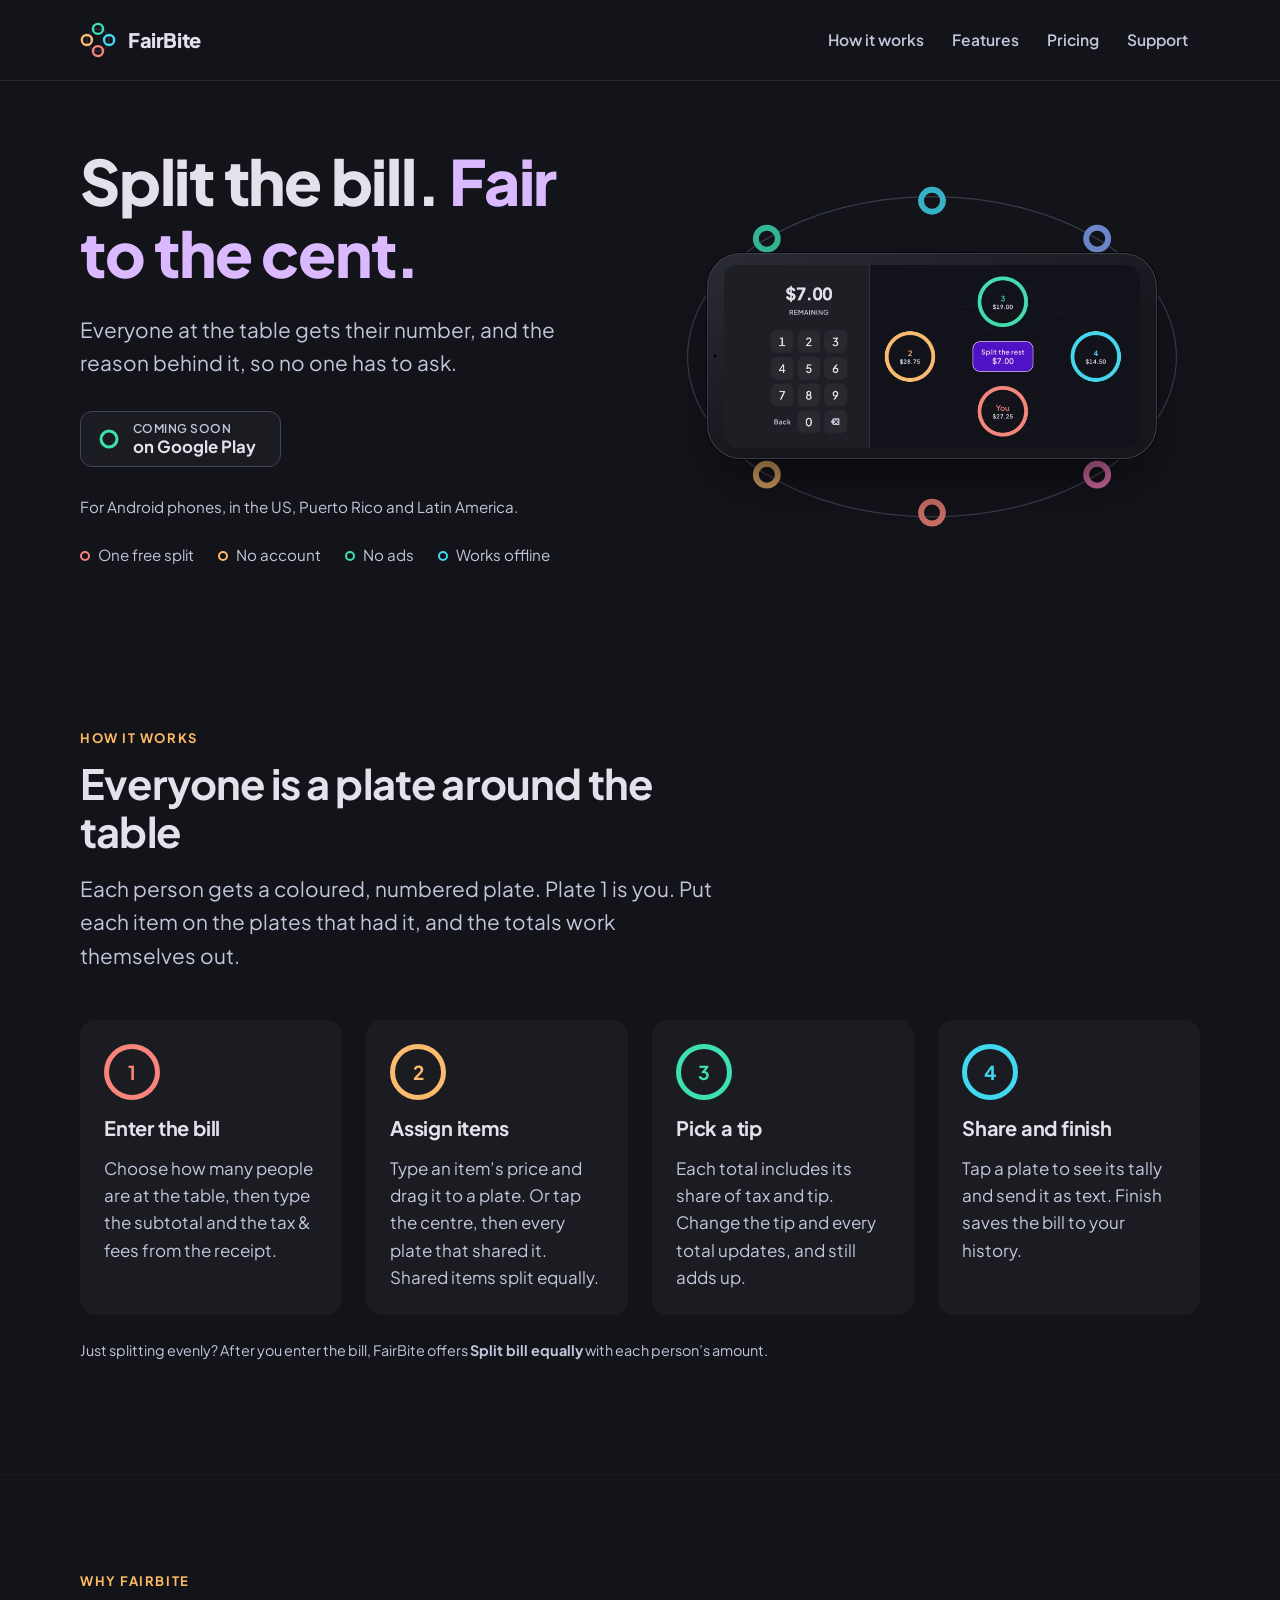
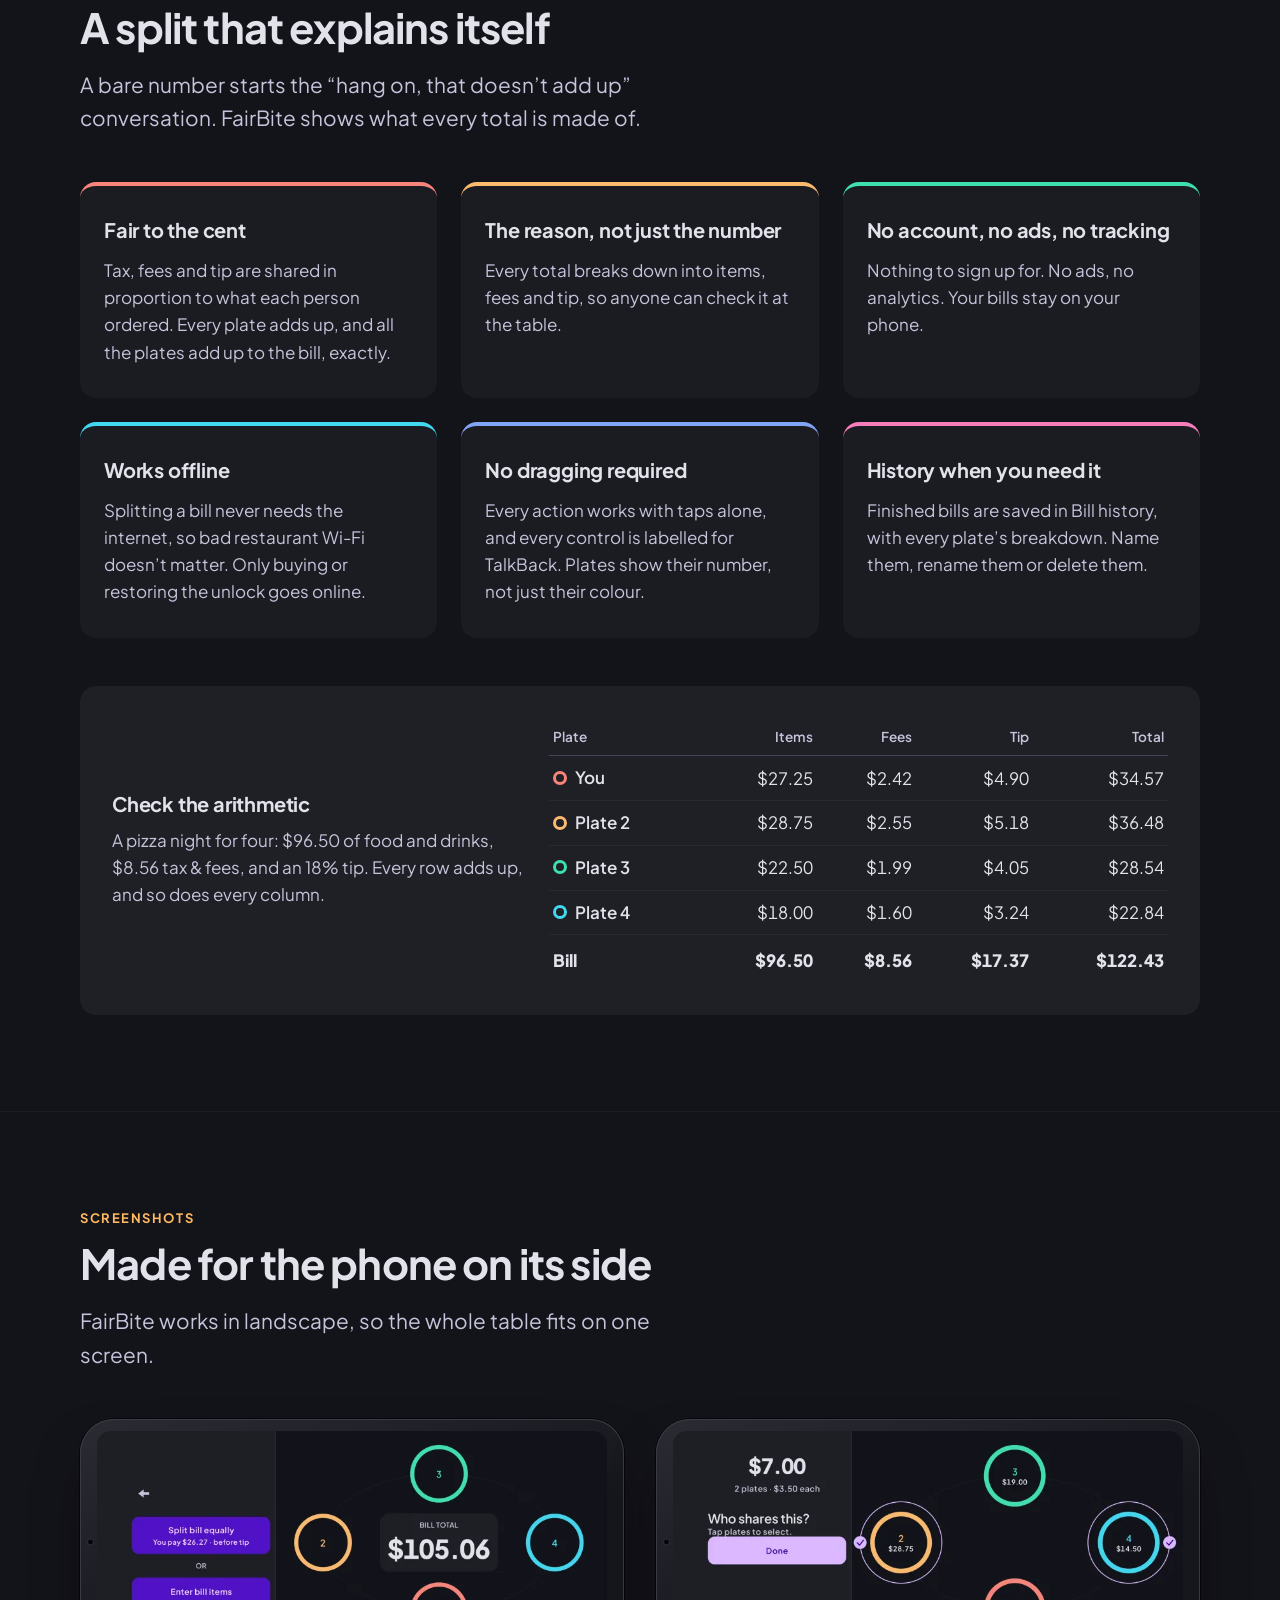
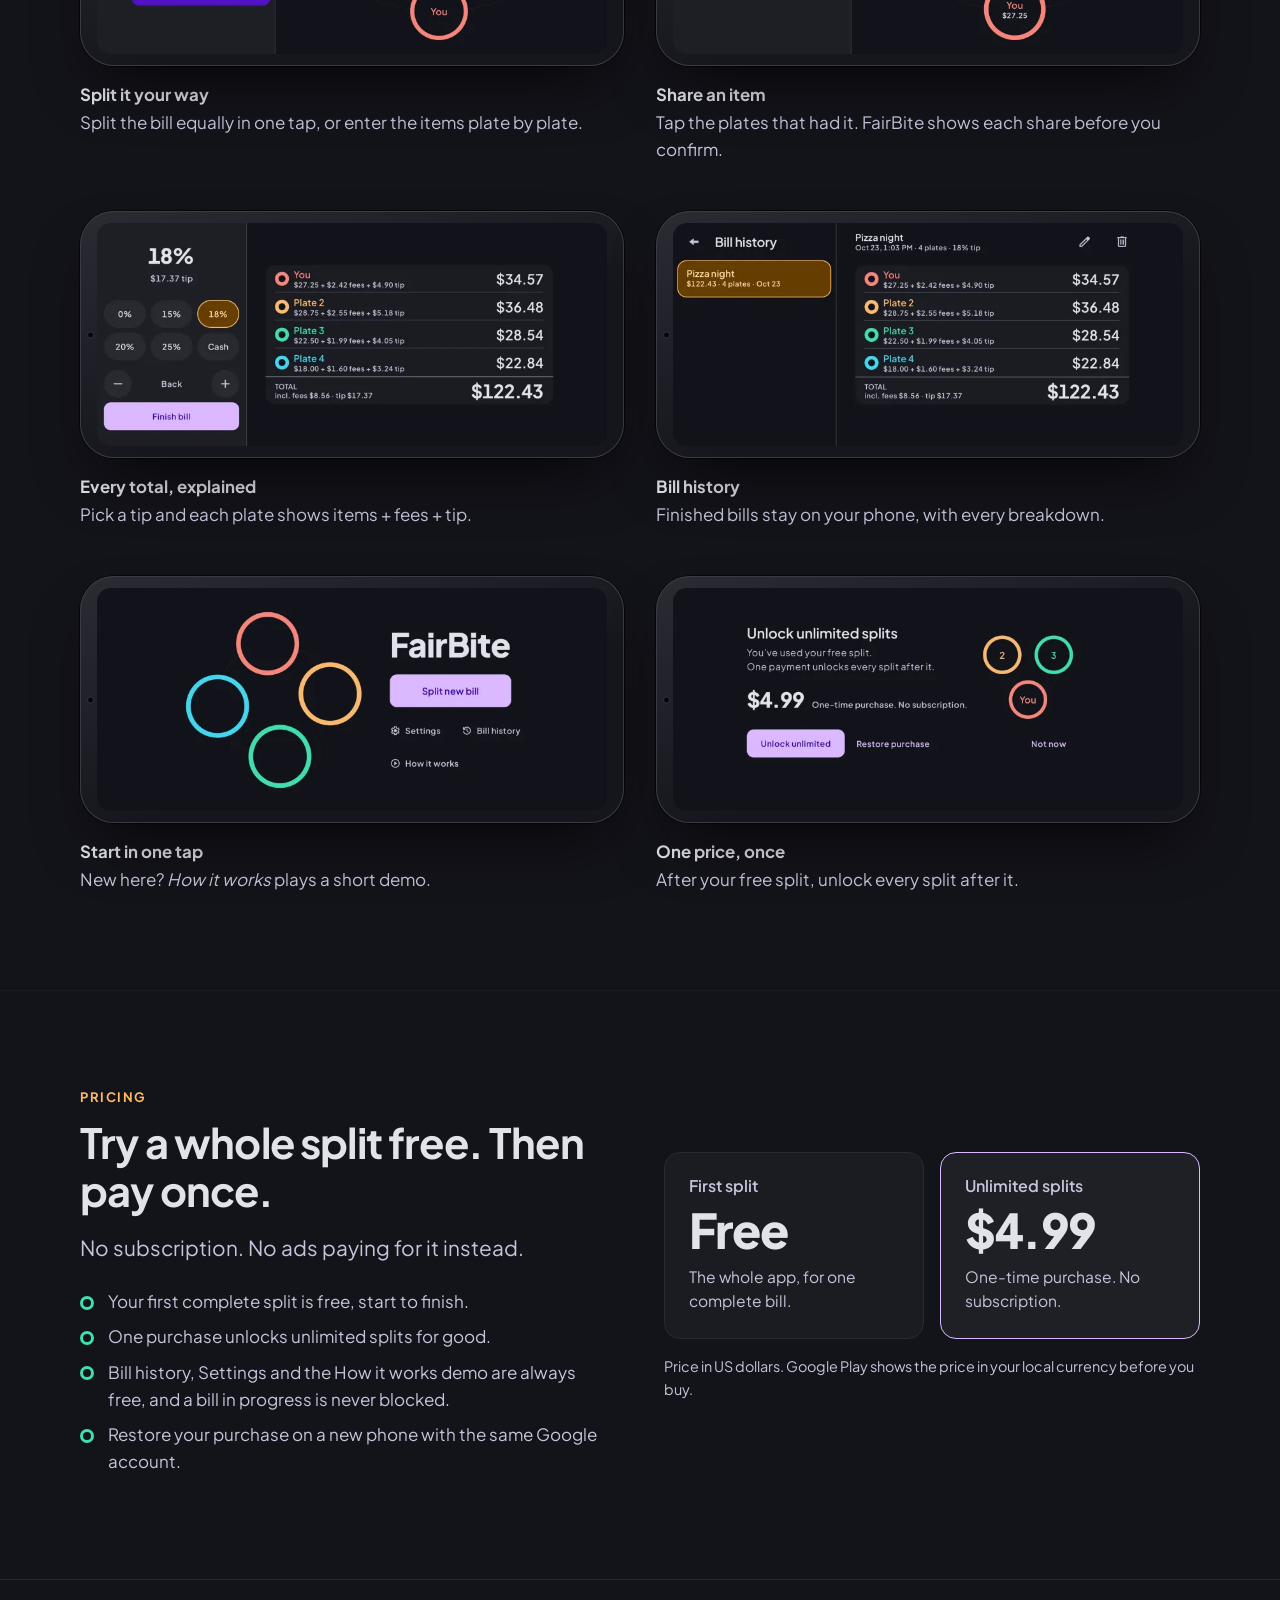
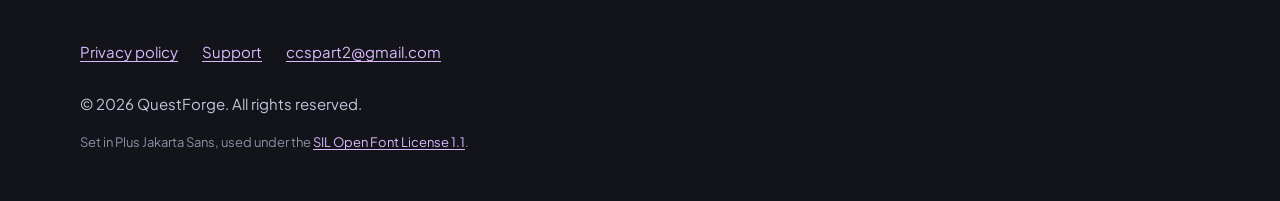
==== index.html @ 78be265c "ccspart2/FairBite#102: website v1 — home, support, privacy policy, 404 Static, dark, Plus Jakarta Sa" ====
<!doctype html>
<html lang="en">
<head>
  <meta charset="utf-8">
  <meta name="viewport" content="width=device-width, initial-scale=1">
  <title>FairBite — split the bill, fair to the cent</title>
  <meta name="description" content="FairBite is an Android app that splits a restaurant bill fairly. Put each item on the right plates, and everyone gets their total, with tax and tip, adding up exactly to the cent. No account, no ads, works offline.">
  <meta name="theme-color" content="#13131A">
  <meta name="color-scheme" content="dark">
  <!-- SITE URL: absolute URLs below use the base https://ccspart2.github.io/fairbite-site/ — see README to change it. -->
  <link rel="canonical" href="https://ccspart2.github.io/fairbite-site/">
  <link rel="icon" href="favicon.svg" type="image/svg+xml">
  <link rel="icon" href="assets/img/favicon-32.png" sizes="32x32" type="image/png">
  <link rel="apple-touch-icon" href="assets/img/apple-touch-icon.png">
  <link rel="preload" href="fonts/plus-jakarta-sans.woff2" as="font" type="font/woff2" crossorigin>
  <link rel="stylesheet" href="assets/css/site.css">

  <meta property="og:type" content="website">
  <meta property="og:site_name" content="FairBite">
  <meta property="og:title" content="FairBite — split the bill, fair to the cent">
  <meta property="og:description" content="Put each item on the right plates. Everyone gets their total, with tax and tip, adding up exactly to the cent. No account, no ads, works offline.">
  <meta property="og:url" content="https://ccspart2.github.io/fairbite-site/">
  <meta property="og:image" content="https://ccspart2.github.io/fairbite-site/assets/img/og-image.png">
  <meta property="og:image:width" content="1200">
  <meta property="og:image:height" content="630">
  <meta property="og:image:alt" content="FairBite: four coloured plate rings around a table, with the words Split the bill, fair to the cent.">
  <meta property="og:locale" content="en_US">
  <meta name="twitter:card" content="summary_large_image">
  <meta name="twitter:title" content="FairBite — split the bill, fair to the cent">
  <meta name="twitter:description" content="Put each item on the right plates. Everyone gets their total, with tax and tip, adding up exactly to the cent.">
  <meta name="twitter:image" content="https://ccspart2.github.io/fairbite-site/assets/img/og-image.png">
  <meta name="twitter:image:alt" content="FairBite: four coloured plate rings around a table, with the words Split the bill, fair to the cent.">
</head>
<body>
  <a class="skip-link" href="#main">Skip to content</a>

  <header class="site-header">
    <div class="wrap">
      <a class="brand" href="./" aria-current="page">
        <img src="assets/img/logo.svg" alt="" width="36" height="36">
        FairBite
      </a>
      <nav class="site-nav" aria-label="Main">
        <ul>
          <li><a href="#how-it-works">How it works</a></li>
          <li><a href="#features">Features</a></li>
          <li><a href="#pricing">Pricing</a></li>
          <li><a href="support/">Support</a></li>
        </ul>
      </nav>
    </div>
  </header>

  <main id="main">

    <!-- ===== Hero ===== -->
    <section class="hero" aria-labelledby="hero-title">
      <div class="wrap hero-grid">
        <div>
          <h1 id="hero-title">Split the bill. <span class="accent">Fair to the cent.</span></h1>
          <p class="lead">Everyone at the table gets their number, and the reason behind it, so no one has to ask.</p>

          <div class="store" id="get">
            <!--
              ============================================================
              GOOGLE PLAY BADGE — the one place to switch on at launch.
              1. Delete the "coming soon" <p> element just below.
              2. Uncomment the <a class="store-badge"> block underneath it.
              3. Put the official badge file at assets/img/google-play-badge.png
                 (download it from Google's badge generator; do not redraw it).
              4. In the footer of every page, uncomment the Google Play
                 trademark line.
              See README.md → "Switching the Google Play badge on".
              ============================================================
            -->
            <p class="coming-soon" role="note">
              <svg viewBox="0 0 24 24" aria-hidden="true"><circle cx="12" cy="12" r="8" fill="none" stroke="#3EDFB0" stroke-width="3"/></svg>
              <span>
                <span class="small">Coming soon</span>
                <span class="big">on Google Play</span>
              </span>
            </p>
            <!--
            <a class="store-badge" href="https://play.google.com/store/apps/details?id=com.fairbite.app">
              <img src="assets/img/google-play-badge.png" alt="Get it on Google Play" width="215" height="64">
            </a>
            -->
            <p class="store-note">For Android phones, in the US, Puerto Rico and Latin America.</p>
          </div>

          <ul class="hero-facts">
            <li>One free split</li>
            <li>No account</li>
            <li>No ads</li>
            <li>Works offline</li>
          </ul>
        </div>

        <div class="hero-visual">
          <div class="hero-rings" aria-hidden="true">
            <svg viewBox="-12 -12 624 424" preserveAspectRatio="xMidYMid meet" overflow="visible">
              <g fill="none" stroke-width="7">
                <ellipse cx="300" cy="200" rx="290" ry="190" stroke="#444558" stroke-width="1.5"/>
                <circle cx="300" cy="385" r="13" stroke="#F8857B"/>
                <circle cx="104" cy="340" r="13" stroke="#FBBA6E"/>
                <circle cx="104" cy="60" r="13" stroke="#3EDFB0"/>
                <circle cx="300" cy="15" r="13" stroke="#42D8F0"/>
                <circle cx="496" cy="60" r="13" stroke="#81A4F6"/>
                <circle cx="496" cy="340" r="13" stroke="#F77DBC"/>
              </g>
            </svg>
          </div>
          <div class="device">
            <img src="assets/screenshots/canvas-800.webp"
                 srcset="assets/screenshots/canvas-800.webp 800w, assets/screenshots/canvas.webp 1600w"
                 sizes="(min-width: 900px) 600px, 92vw"
                 width="1600" height="701"
                 alt="FairBite's canvas in landscape: four coloured plates around a table, labelled You, 2, 3 and 4 with their running totals, and $7.00 remaining with a Split the rest button in the centre.">
          </div>
        </div>
      </div>
    </section>

    <!-- ===== How it works ===== -->
    <section class="section" id="how-it-works" aria-labelledby="how-title">
      <div class="wrap">
        <div class="section-intro">
          <span class="eyebrow">How it works</span>
          <h2 id="how-title">Everyone is a plate around the table</h2>
          <p class="lead">Each person gets a coloured, numbered plate. Plate 1 is you. Put each item on the plates that had it, and the totals work themselves out.</p>
        </div>
        <ol class="steps">
          <li class="step">
            <span class="ring" aria-hidden="true">1</span>
            <h3>Enter the bill</h3>
            <p>Choose how many people are at the table, then type the subtotal and the tax &amp; fees from the receipt.</p>
          </li>
          <li class="step">
            <span class="ring" aria-hidden="true">2</span>
            <h3>Assign items</h3>
            <p>Type an item’s price and drag it to a plate. Or tap the centre, then every plate that shared it. Shared items split equally.</p>
          </li>
          <li class="step">
            <span class="ring" aria-hidden="true">3</span>
            <h3>Pick a tip</h3>
            <p>Each total includes its share of tax and tip. Change the tip and every total updates, and still adds up.</p>
          </li>
          <li class="step">
            <span class="ring" aria-hidden="true">4</span>
            <h3>Share and finish</h3>
            <p>Tap a plate to see its tally and send it as text. Finish saves the bill to your history.</p>
          </li>
        </ol>
        <p class="fine">Just splitting evenly? After you enter the bill, FairBite offers <strong>Split bill equally</strong> with each person’s amount.</p>
      </div>
    </section>

    <!-- ===== Features ===== -->
    <section class="section" id="features" aria-labelledby="features-title">
      <div class="wrap">
        <div class="section-intro">
          <span class="eyebrow">Why FairBite</span>
          <h2 id="features-title">A split that explains itself</h2>
          <p class="lead">A bare number starts the “hang on, that doesn’t add up” conversation. FairBite shows what every total is made of.</p>
        </div>
        <div class="features">
          <article class="feature">
            <h3>Fair to the cent</h3>
            <p>Tax, fees and tip are shared in proportion to what each person ordered. Every plate adds up, and all the plates add up to the bill, exactly.</p>
          </article>
          <article class="feature">
            <h3>The reason, not just the number</h3>
            <p>Every total breaks down into items, fees and tip, so anyone can check it at the table.</p>
          </article>
          <article class="feature">
            <h3>No account, no ads, no tracking</h3>
            <p>Nothing to sign up for. No ads, no analytics. Your bills stay on your phone.</p>
          </article>
          <article class="feature">
            <h3>Works offline</h3>
            <p>Splitting a bill never needs the internet, so bad restaurant Wi-Fi doesn’t matter. Only buying or restoring the unlock goes online.</p>
          </article>
          <article class="feature">
            <h3>No dragging required</h3>
            <p>Every action works with taps alone, and every control is labelled for TalkBack. Plates show their number, not just their colour.</p>
          </article>
          <article class="feature">
            <h3>History when you need it</h3>
            <p>Finished bills are saved in Bill history, with every plate’s breakdown. Name them, rename them or delete them.</p>
          </article>
        </div>

        <div class="tally">
          <div>
            <h3>Check the arithmetic</h3>
            <p>A pizza night for four: $96.50 of food and drinks, $8.56 tax &amp; fees, and an 18% tip. Every row adds up, and so does every column.</p>
          </div>
          <div class="table-scroll">
            <table>
              <caption class="visually-hidden">Example split for four plates</caption>
              <thead>
                <tr><th scope="col">Plate</th><th scope="col">Items</th><th scope="col">Fees</th><th scope="col">Tip</th><th scope="col">Total</th></tr>
              </thead>
              <tbody>
                <tr><td><span class="who p1">You</span></td><td>$27.25</td><td>$2.42</td><td>$4.90</td><td>$34.57</td></tr>
                <tr><td><span class="who p2">Plate 2</span></td><td>$28.75</td><td>$2.55</td><td>$5.18</td><td>$36.48</td></tr>
                <tr><td><span class="who p3">Plate 3</span></td><td>$22.50</td><td>$1.99</td><td>$4.05</td><td>$28.54</td></tr>
                <tr><td><span class="who p4">Plate 4</span></td><td>$18.00</td><td>$1.60</td><td>$3.24</td><td>$22.84</td></tr>
              </tbody>
              <tfoot>
                <tr><td>Bill</td><td>$96.50</td><td>$8.56</td><td>$17.37</td><td>$122.43</td></tr>
              </tfoot>
            </table>
          </div>
        </div>
      </div>
    </section>

    <!-- ===== Screenshots ===== -->
    <section class="section" id="screenshots" aria-labelledby="shots-title">
      <div class="wrap">
        <div class="section-intro">
          <span class="eyebrow">Screenshots</span>
          <h2 id="shots-title">Made for the phone on its side</h2>
          <p class="lead">FairBite works in landscape, so the whole table fits on one screen.</p>
        </div>
        <ul class="shots">
          <li>
            <figure>
              <div class="device">
                <img src="assets/screenshots/setup-800.webp"
                     srcset="assets/screenshots/setup-800.webp 800w, assets/screenshots/setup.webp 1600w"
                     sizes="(min-width: 760px) 540px, 92vw" width="1600" height="701" loading="lazy"
                     alt="Bill setup: a $105.06 bill total in the centre of four plates, with the choice to split the bill equally at $26.27 each before tip, or enter bill items.">
              </div>
              <figcaption><strong>Split it your way</strong>Split the bill equally in one tap, or enter the items plate by plate.</figcaption>
            </figure>
          </li>
          <li>
            <figure>
              <div class="device">
                <img src="assets/screenshots/canvas-share-800.webp"
                     srcset="assets/screenshots/canvas-share-800.webp 800w, assets/screenshots/canvas-share.webp 1600w"
                     sizes="(min-width: 760px) 540px, 92vw" width="1600" height="701" loading="lazy"
                     alt="Assigning a shared item: $7.00 is selected for plates 2 and 4, shown as 2 plates, $3.50 each, under the prompt Who shares this?">
              </div>
              <figcaption><strong>Share an item</strong>Tap the plates that had it. FairBite shows each share before you confirm.</figcaption>
            </figure>
          </li>
          <li>
            <figure>
              <div class="device">
                <img src="assets/screenshots/summary-800.webp"
                     srcset="assets/screenshots/summary-800.webp 800w, assets/screenshots/summary.webp 1600w"
                     sizes="(min-width: 760px) 540px, 92vw" width="1600" height="701" loading="lazy"
                     alt="Summary with an 18% tip: each plate's total with its items, fees and tip, adding up to a $122.43 bill total.">
              </div>
              <figcaption><strong>Every total, explained</strong>Pick a tip and each plate shows items + fees + tip.</figcaption>
            </figure>
          </li>
          <li>
            <figure>
              <div class="device">
                <img src="assets/screenshots/history-800.webp"
                     srcset="assets/screenshots/history-800.webp 800w, assets/screenshots/history.webp 1600w"
                     sizes="(min-width: 760px) 540px, 92vw" width="1600" height="701" loading="lazy"
                     alt="Bill history: a saved bill named Pizza night, $122.43 for 4 plates, with its full per-plate breakdown.">
              </div>
              <figcaption><strong>Bill history</strong>Finished bills stay on your phone, with every breakdown.</figcaption>
            </figure>
          </li>
          <li>
            <figure>
              <div class="device">
                <img src="assets/screenshots/home-800.webp"
                     srcset="assets/screenshots/home-800.webp 800w, assets/screenshots/home.webp 1600w"
                     sizes="(min-width: 760px) 540px, 92vw" width="1600" height="701" loading="lazy"
                     alt="FairBite's home screen: four coloured plate rings beside the FairBite name, a Split new bill button, and links to Settings, Bill history and How it works.">
              </div>
              <figcaption><strong>Start in one tap</strong>New here? <em>How it works</em> plays a short demo.</figcaption>
            </figure>
          </li>
          <li>
            <figure>
              <div class="device">
                <img src="assets/screenshots/paywall-800.webp"
                     srcset="assets/screenshots/paywall-800.webp 800w, assets/screenshots/paywall.webp 1600w"
                     sizes="(min-width: 760px) 540px, 92vw" width="1600" height="701" loading="lazy"
                     alt="The unlock screen: Unlock unlimited splits, $4.99, one-time purchase, no subscription, with buttons to unlock, restore a purchase, or choose Not now.">
              </div>
              <figcaption><strong>One price, once</strong>After your free split, unlock every split after it.</figcaption>
            </figure>
          </li>
        </ul>
      </div>
    </section>

    <!-- ===== Pricing ===== -->
    <section class="section" id="pricing" aria-labelledby="pricing-title">
      <div class="wrap pricing-grid">
        <div>
          <span class="eyebrow">Pricing</span>
          <h2 id="pricing-title">Try a whole split free. Then pay once.</h2>
          <p class="lead">No subscription. No ads paying for it instead.</p>
          <ul class="checklist">
            <li>Your first complete split is free, start to finish.</li>
            <li>One purchase unlocks unlimited splits for good.</li>
            <li>Bill history, Settings and the How it works demo are always free, and a bill in progress is never blocked.</li>
            <li>Restore your purchase on a new phone with the same Google account.</li>
          </ul>
        </div>
        <div class="plans">
          <div class="plan">
            <h3>First split</h3>
            <span class="price">Free</span>
            <p>The whole app, for one complete bill.</p>
          </div>
          <div class="plan featured">
            <h3>Unlimited splits</h3>
            <span class="price">$4.99</span>
            <p>One-time purchase. No subscription.</p>
          </div>
          <p class="fine" style="grid-column: 1 / -1; margin-top: 0;">Price in US dollars. Google Play shows the price in your local currency before you buy.</p>
        </div>
      </div>
    </section>

  </main>

  <footer class="site-footer">
    <div class="wrap">
      <nav aria-label="Footer">
        <ul>
          <li><a href="privacy/">Privacy policy</a></li>
          <li><a href="support/">Support</a></li>
          <li><a href="mailto:ccspart2@gmail.com">ccspart2@gmail.com</a></li>
        </ul>
      </nav>
      <p>© 2026 QuestForge. All rights reserved.</p>
      <p class="legal">Set in Plus Jakarta Sans, used under the <a href="fonts/OFL.txt">SIL Open Font License 1.1</a>.</p>
      <!-- GOOGLE PLAY: uncomment when the badge is switched on.
      <p class="legal">Google Play and the Google Play logo are trademarks of Google LLC.</p>
      -->
    </div>
  </footer>
</body>
</html>
---- assets/css/site.css ----
/*
  FairBite site — one stylesheet.
  Colours are the app's own dark scheme (FairBiteColorTokens). The app ships dark only,
  and so does the site: there is no light theme to switch to.
*/

@font-face {
  font-family: "Plus Jakarta Sans";
  src: url("../../fonts/plus-jakarta-sans.woff2") format("woff2");
  font-weight: 200 800;
  font-style: normal;
  font-display: swap;
}

:root {
  color-scheme: dark;

  /* Surfaces and ink */
  --surface: #13131A;
  --surface-lowest: #0D0D16;
  --surface-low: #1B1B22;
  --surface-container: #1F1F26;
  --surface-high: #292931;
  --surface-highest: #34343C;
  --on-surface: #E2E2EB;
  --on-surface-variant: #C4C5DB;
  --outline: #8E8FA4;
  --outline-variant: #444558;

  /* Brand roles */
  --primary: #DAB9FF;
  --on-primary: #34009B;
  --primary-container: #5111C6;
  --on-primary-container: #EDDCFF;
  --secondary: #FFB960;
  --tertiary: #FFB0CF;

  /* Plates — numbered clockwise from You (plate 1) */
  --plate-1: #F8857B;
  --plate-2: #FBBA6E;
  --plate-3: #3EDFB0;
  --plate-4: #42D8F0;
  --plate-5: #81A4F6;
  --plate-6: #F77DBC;

  /* Shape (M3 scale, as in the app) */
  --r-sm: 8px;
  --r-md: 12px;
  --r-lg: 16px;
  --r-xl: 28px;

  /* Spacing */
  --s-1: 4px;
  --s-2: 8px;
  --s-3: 12px;
  --s-4: 16px;
  --s-5: 24px;
  --s-6: 32px;
  --s-7: 48px;
  --s-8: 64px;
  --s-9: 96px;

  --content: 1120px;
  --gutter: clamp(16px, 4vw, 40px);
}

*,
*::before,
*::after { box-sizing: border-box; }

html {
  -webkit-text-size-adjust: 100%;
  text-size-adjust: 100%;
  scroll-behavior: smooth;
}

body {
  margin: 0;
  background: var(--surface);
  color: var(--on-surface);
  font-family: "Plus Jakarta Sans", system-ui, -apple-system, "Segoe UI", Roboto, sans-serif;
  font-size: 1.0625rem;
  line-height: 1.6;
  overflow-x: hidden;
}

img,
svg { display: block; max-width: 100%; height: auto; }

a {
  color: var(--primary);
  text-underline-offset: 0.18em;
  text-decoration-thickness: 1px;
}
a:hover { text-decoration-thickness: 2px; }

:focus-visible {
  outline: 3px solid var(--primary);
  outline-offset: 3px;
  border-radius: 4px;
}

h1, h2, h3 {
  line-height: 1.15;
  letter-spacing: -0.02em;
  margin: 0 0 var(--s-4);
  font-weight: 700;
}
h1 { font-size: clamp(2.3rem, 6vw, 3.9rem); font-weight: 800; }
h2 { font-size: clamp(1.75rem, 4vw, 2.6rem); }
h3 { font-size: 1.25rem; letter-spacing: -0.01em; }
p { margin: 0 0 var(--s-4); }

.num { font-variant-numeric: tabular-nums; }

.visually-hidden {
  position: absolute !important;
  width: 1px; height: 1px;
  overflow: hidden;
  clip: rect(0 0 0 0);
  clip-path: inset(50%);
  white-space: nowrap;
}

.skip-link {
  position: absolute;
  left: var(--s-4);
  top: -100px;
  z-index: 10;
  padding: var(--s-3) var(--s-4);
  background: var(--primary);
  color: var(--on-primary);
  border-radius: var(--r-md);
  font-weight: 700;
  text-decoration: none;
}
.skip-link:focus { top: var(--s-4); }

.wrap {
  width: 100%;
  max-width: calc(var(--content) + 2 * var(--gutter));
  margin: 0 auto;
  padding: 0 var(--gutter);
}

/* ---------- Header ---------- */

.site-header {
  border-bottom: 1px solid var(--surface-high);
}
.site-header .wrap {
  display: flex;
  flex-wrap: wrap;
  align-items: center;
  justify-content: space-between;
  gap: var(--s-2) var(--s-5);
  padding-top: var(--s-4);
  padding-bottom: var(--s-4);
}
.brand {
  display: inline-flex;
  align-items: center;
  gap: var(--s-3);
  color: var(--on-surface);
  text-decoration: none;
  font-weight: 800;
  font-size: 1.25rem;
  letter-spacing: -0.02em;
  min-height: 48px;
}
.brand img { width: 36px; height: 36px; }
.site-nav ul {
  display: flex;
  flex-wrap: wrap;
  gap: 0 var(--s-1);
  margin: 0;
  padding: 0;
  list-style: none;
}
.site-nav a {
  display: inline-flex;
  align-items: center;
  min-height: 48px;
  padding: 0 var(--s-3);
  color: var(--on-surface-variant);
  text-decoration: none;
  font-weight: 600;
  font-size: 0.975rem;
  border-radius: var(--r-md);
}
.site-nav a:hover { color: var(--on-surface); background: var(--surface-low); }
.site-nav a[aria-current="page"] { color: var(--primary); }

/* ---------- Sections ---------- */

.section { padding: clamp(64px, 10vw, 96px) 0; }
.section + .section { border-top: 1px solid var(--surface-low); }
.section-intro { max-width: 640px; margin-bottom: var(--s-7); }
.eyebrow {
  display: block;
  margin-bottom: var(--s-3);
  color: var(--secondary);
  font-size: 0.8125rem;
  font-weight: 700;
  letter-spacing: 0.12em;
  text-transform: uppercase;
}
.lead { font-size: clamp(1.125rem, 2.2vw, 1.3rem); color: var(--on-surface-variant); }

/* ---------- Hero ---------- */

.hero { padding: var(--s-8) 0; position: relative; }
.hero-grid {
  display: grid;
  grid-template-columns: 1fr;
  gap: var(--s-7);
  align-items: center;
}
@media (min-width: 900px) {
  .hero-grid { grid-template-columns: minmax(0, 1fr) minmax(0, 1fr); }
}
.hero h1 { margin-bottom: var(--s-5); }
.hero h1 .accent { color: var(--primary); }
.hero .lead { max-width: 34ch; margin-bottom: var(--s-6); }
.hero-facts {
  display: flex;
  flex-wrap: wrap;
  gap: var(--s-2) var(--s-5);
  margin: var(--s-5) 0 0;
  padding: 0;
  list-style: none;
  color: var(--on-surface-variant);
  font-size: 0.95rem;
}
.hero-facts li { display: inline-flex; align-items: center; gap: var(--s-2); }
.hero-facts li::before {
  content: "";
  width: 10px; height: 10px;
  border-radius: 50%;
  border: 2.5px solid var(--dot, var(--plate-3));
}
.hero-facts li:nth-child(1) { --dot: var(--plate-1); }
.hero-facts li:nth-child(2) { --dot: var(--plate-2); }
.hero-facts li:nth-child(3) { --dot: var(--plate-3); }
.hero-facts li:nth-child(4) { --dot: var(--plate-4); }

/* Store availability — the "coming soon" state, and the badge slot */
.store {
  display: flex;
  flex-wrap: wrap;
  align-items: center;
  gap: var(--s-3) var(--s-4);
}
.coming-soon {
  display: inline-flex;
  align-items: center;
  gap: var(--s-3);
  min-height: 56px;
  padding: var(--s-2) var(--s-5) var(--s-2) var(--s-4);
  border: 1.5px solid var(--outline-variant);
  border-radius: var(--r-md);
  background: var(--surface-low);
}
.coming-soon svg { width: 24px; height: 24px; flex: none; }
.coming-soon span { display: block; line-height: 1.25; }
.coming-soon .small { font-size: 0.75rem; color: var(--on-surface-variant); letter-spacing: 0.04em; text-transform: uppercase; font-weight: 600; }
.coming-soon .big { font-size: 1.05rem; font-weight: 700; }
.store-badge img { height: 64px; width: auto; }
.store-note { color: var(--on-surface-variant); font-size: 0.95rem; margin: 0; }

.hero-visual {
  position: relative;
  display: grid;
  place-items: center;
  aspect-ratio: 3 / 2;
}
.hero-rings {
  position: absolute;
  inset: 0;
  z-index: 0;
  pointer-events: none;
  opacity: 0.8;
}
.hero-rings svg { width: 100%; height: 100%; overflow: visible; }
.hero-visual .device { position: relative; z-index: 1; width: 84%; }

/* ---------- Device mockup (landscape phone) ---------- */

.device {
  position: relative;
  padding: 2.2% 3.2% 2.2% 3.2%;
  background: linear-gradient(160deg, #2b2b34, #16161d 60%);
  border-radius: clamp(14px, 3.4vw, 34px);
  box-shadow:
    0 0 0 1px #3a3a46 inset,
    0 30px 60px -20px rgba(0, 0, 0, 0.7),
    0 0 0 1px rgba(0, 0, 0, 0.6);
}
.device::before {
  /* front camera, on the short edge as in landscape */
  content: "";
  position: absolute;
  left: 1.4%;
  top: 50%;
  width: 0.9%;
  aspect-ratio: 1;
  transform: translateY(-50%);
  border-radius: 50%;
  background: #05050a;
  box-shadow: 0 0 0 1px #2c2c36;
}
.device img {
  width: 100%;
  border-radius: clamp(6px, 1.4vw, 14px);
  aspect-ratio: 2272 / 996;
  object-fit: cover;
  background: var(--surface);
}

/* ---------- Steps ---------- */

.steps {
  display: grid;
  grid-template-columns: 1fr;
  gap: var(--s-5);
  margin: 0;
  padding: 0;
  list-style: none;
  counter-reset: step;
}
@media (min-width: 640px) { .steps { grid-template-columns: repeat(2, minmax(0, 1fr)); } }
@media (min-width: 1040px) { .steps { grid-template-columns: repeat(4, minmax(0, 1fr)); } }
.step {
  padding: var(--s-5);
  background: var(--surface-low);
  border-radius: var(--r-lg);
}
.step .ring {
  display: grid;
  place-items: center;
  width: 56px;
  height: 56px;
  margin-bottom: var(--s-4);
  border-radius: 50%;
  border: 5px solid var(--plate);
  color: var(--plate);
  font-weight: 700;
  font-size: 1.2rem;
}
.step:nth-child(1) { --plate: var(--plate-1); }
.step:nth-child(2) { --plate: var(--plate-2); }
.step:nth-child(3) { --plate: var(--plate-3); }
.step:nth-child(4) { --plate: var(--plate-4); }
.step p { color: var(--on-surface-variant); margin: 0; }

/* ---------- Features ---------- */

.features {
  display: grid;
  grid-template-columns: 1fr;
  gap: var(--s-5);
}
@media (min-width: 640px) { .features { grid-template-columns: repeat(2, minmax(0, 1fr)); } }
@media (min-width: 1040px) { .features { grid-template-columns: repeat(3, minmax(0, 1fr)); } }
.feature {
  padding: var(--s-6) var(--s-5);
  background: var(--surface-low);
  border-radius: var(--r-lg);
  border-top: 4px solid var(--plate, var(--primary));
}
.feature:nth-child(1) { --plate: var(--plate-1); }
.feature:nth-child(2) { --plate: var(--plate-2); }
.feature:nth-child(3) { --plate: var(--plate-3); }
.feature:nth-child(4) { --plate: var(--plate-4); }
.feature:nth-child(5) { --plate: var(--plate-5); }
.feature:nth-child(6) { --plate: var(--plate-6); }
.feature p { color: var(--on-surface-variant); margin: 0; }

/* A worked example of the arithmetic */
.tally {
  margin-top: var(--s-7);
  padding: var(--s-5);
  background: var(--surface-container);
  border-radius: var(--r-lg);
  display: grid;
  gap: var(--s-5);
  grid-template-columns: 1fr;
  align-items: center;
}
@media (min-width: 900px) { .tally { grid-template-columns: minmax(0, 2fr) minmax(0, 3fr); padding: var(--s-6); } }
.tally p { color: var(--on-surface-variant); margin: 0; }
.tally h3 { margin-bottom: var(--s-3); }
.tally table { width: 100%; border-collapse: collapse; font-variant-numeric: tabular-nums; }
.tally th,
.tally td { padding: var(--s-2) var(--s-1); text-align: right; white-space: nowrap; }
.tally th:first-child,
.tally td:first-child { text-align: left; }
.tally thead th { color: var(--on-surface-variant); font-weight: 600; font-size: 0.85rem; border-bottom: 1px solid var(--outline-variant); }
.tally tbody td { border-bottom: 1px solid var(--surface-high); }
.tally tfoot td { font-weight: 800; padding-top: var(--s-3); }
.tally .who { display: inline-flex; align-items: center; gap: var(--s-2); font-weight: 600; }
.tally .who::before {
  content: "";
  width: 14px; height: 14px; border-radius: 50%;
  border: 3.5px solid var(--plate);
}
.tally .p1 { --plate: var(--plate-1); }
.tally .p2 { --plate: var(--plate-2); }
.tally .p3 { --plate: var(--plate-3); }
.tally .p4 { --plate: var(--plate-4); }
.table-scroll { overflow-x: auto; }
@media (max-width: 420px) {
  .tally th, .tally td { padding: var(--s-2) 2px; font-size: 0.875rem; }
  .tally .who::before { width: 10px; height: 10px; border-width: 2.5px; }
}

/* ---------- Screenshots ---------- */

.shots {
  display: grid;
  grid-template-columns: 1fr;
  gap: var(--s-7) var(--s-6);
  margin: 0;
  padding: 0;
  list-style: none;
}
@media (min-width: 760px) { .shots { grid-template-columns: repeat(2, minmax(0, 1fr)); } }
.shots figure { margin: 0; }
.shots figcaption { margin-top: var(--s-4); color: var(--on-surface-variant); }
.shots figcaption strong { color: var(--on-surface); display: block; font-size: 1.05rem; }

/* ---------- Pricing ---------- */

.pricing-grid {
  display: grid;
  grid-template-columns: 1fr;
  gap: var(--s-7);
  align-items: center;
}
@media (min-width: 900px) { .pricing-grid { grid-template-columns: minmax(0, 1fr) minmax(0, 1fr); } }
.plans { display: grid; gap: var(--s-4); grid-template-columns: 1fr; }
@media (min-width: 520px) { .plans { grid-template-columns: repeat(2, minmax(0, 1fr)); } }
.plan {
  padding: var(--s-5);
  border-radius: var(--r-lg);
  background: var(--surface-low);
  border: 1.5px solid var(--surface-high);
}
.plan.featured { border-color: var(--primary); background: var(--surface-container); }
.plan .price {
  display: block;
  font-size: clamp(2.4rem, 6vw, 3rem);
  font-weight: 800;
  letter-spacing: -0.03em;
  line-height: 1.1;
  margin: var(--s-2) 0 var(--s-2);
  font-variant-numeric: tabular-nums;
}
.plan h3 { font-size: 1rem; color: var(--on-surface-variant); margin: 0; font-weight: 600; letter-spacing: 0; }
.plan p { color: var(--on-surface-variant); margin: 0; font-size: 0.975rem; }
.checklist { margin: var(--s-5) 0 0; padding: 0; list-style: none; }
.checklist li { position: relative; padding-left: 28px; margin-bottom: var(--s-2); color: var(--on-surface-variant); }
.checklist li::before {
  content: "";
  position: absolute;
  left: 0; top: 0.45em;
  width: 14px; height: 14px; border-radius: 50%;
  border: 3.5px solid var(--plate-3);
}
.fine { font-size: 0.9rem; color: var(--on-surface-variant); margin-top: var(--s-5); }

/* ---------- Prose pages (privacy, support) ---------- */

.page-head { padding: var(--s-8) 0 var(--s-5); }
.prose { max-width: 720px; padding-bottom: var(--s-9); }
.prose h2 { font-size: clamp(1.4rem, 3vw, 1.75rem); margin-top: var(--s-7); }
.prose h3 { margin-top: var(--s-6); margin-bottom: var(--s-2); }
.prose ul,
.prose ol { padding-left: 1.4em; margin: 0 0 var(--s-4); }
.prose li { margin-bottom: var(--s-2); }
.prose li > ul,
.prose li > ol { margin-top: var(--s-2); margin-bottom: 0; }
.prose li::marker { color: var(--outline); }
.prose code {
  font-family: ui-monospace, "SFMono-Regular", Menlo, Consolas, monospace;
  font-size: 0.92em;
  padding: 0.1em 0.35em;
  background: var(--surface-high);
  border-radius: 4px;
}
.prose strong { color: #F1F1F8; }

.contact-card {
  display: flex;
  flex-wrap: wrap;
  align-items: center;
  justify-content: space-between;
  gap: var(--s-4);
  margin: var(--s-5) 0 var(--s-6);
  padding: var(--s-5);
  background: var(--surface-container);
  border-radius: var(--r-lg);
  border-left: 4px solid var(--plate-4);
}
.contact-card p { margin: 0; color: var(--on-surface-variant); }
.contact-card .addr { font-weight: 700; font-size: 1.15rem; color: var(--on-surface); overflow-wrap: anywhere; }

.button {
  display: inline-flex;
  align-items: center;
  justify-content: center;
  min-height: 48px;
  padding: 0 var(--s-5);
  border-radius: var(--r-md);
  background: var(--primary);
  color: var(--on-primary);
  font-weight: 700;
  text-decoration: none;
}
.button:hover { background: var(--on-primary-container); }

.faq-toc { margin: 0 0 var(--s-6); padding: 0; list-style: none; }
.faq-toc li { margin: 0; }
.faq-toc a { display: inline-flex; align-items: center; min-height: 40px; }

.path {
  font-weight: 700;
  color: var(--on-surface);
}

/* ---------- Footer ---------- */

.site-footer {
  border-top: 1px solid var(--surface-high);
  padding: var(--s-7) 0;
  color: var(--on-surface-variant);
  font-size: 0.9375rem;
}
.site-footer .wrap { display: grid; gap: var(--s-4); }
.site-footer ul {
  display: flex;
  flex-wrap: wrap;
  gap: 0 var(--s-2);
  margin: 0;
  padding: 0;
  list-style: none;
}
.site-footer nav a {
  display: inline-flex;
  align-items: center;
  min-height: 48px;
  padding: 0 var(--s-2);
  margin-left: calc(-1 * var(--s-2));
  margin-right: var(--s-2);
}
.site-footer p { margin: 0; }
.site-footer .legal { font-size: 0.8125rem; color: var(--outline); }
/* --outline (#8E8FA4) on surface (#13131A) is 6.1:1 — AA for small text. */

/* ---------- 404 ---------- */

.lost { padding: var(--s-9) 0; text-align: center; }
.lost svg { width: 160px; margin: 0 auto var(--s-6); }
.lost p { color: var(--on-surface-variant); }

/* ---------- Motion ---------- */

@media (prefers-reduced-motion: reduce) {
  html { scroll-behavior: auto; }
  *, *::before, *::after { animation: none !important; transition: none !important; }
}
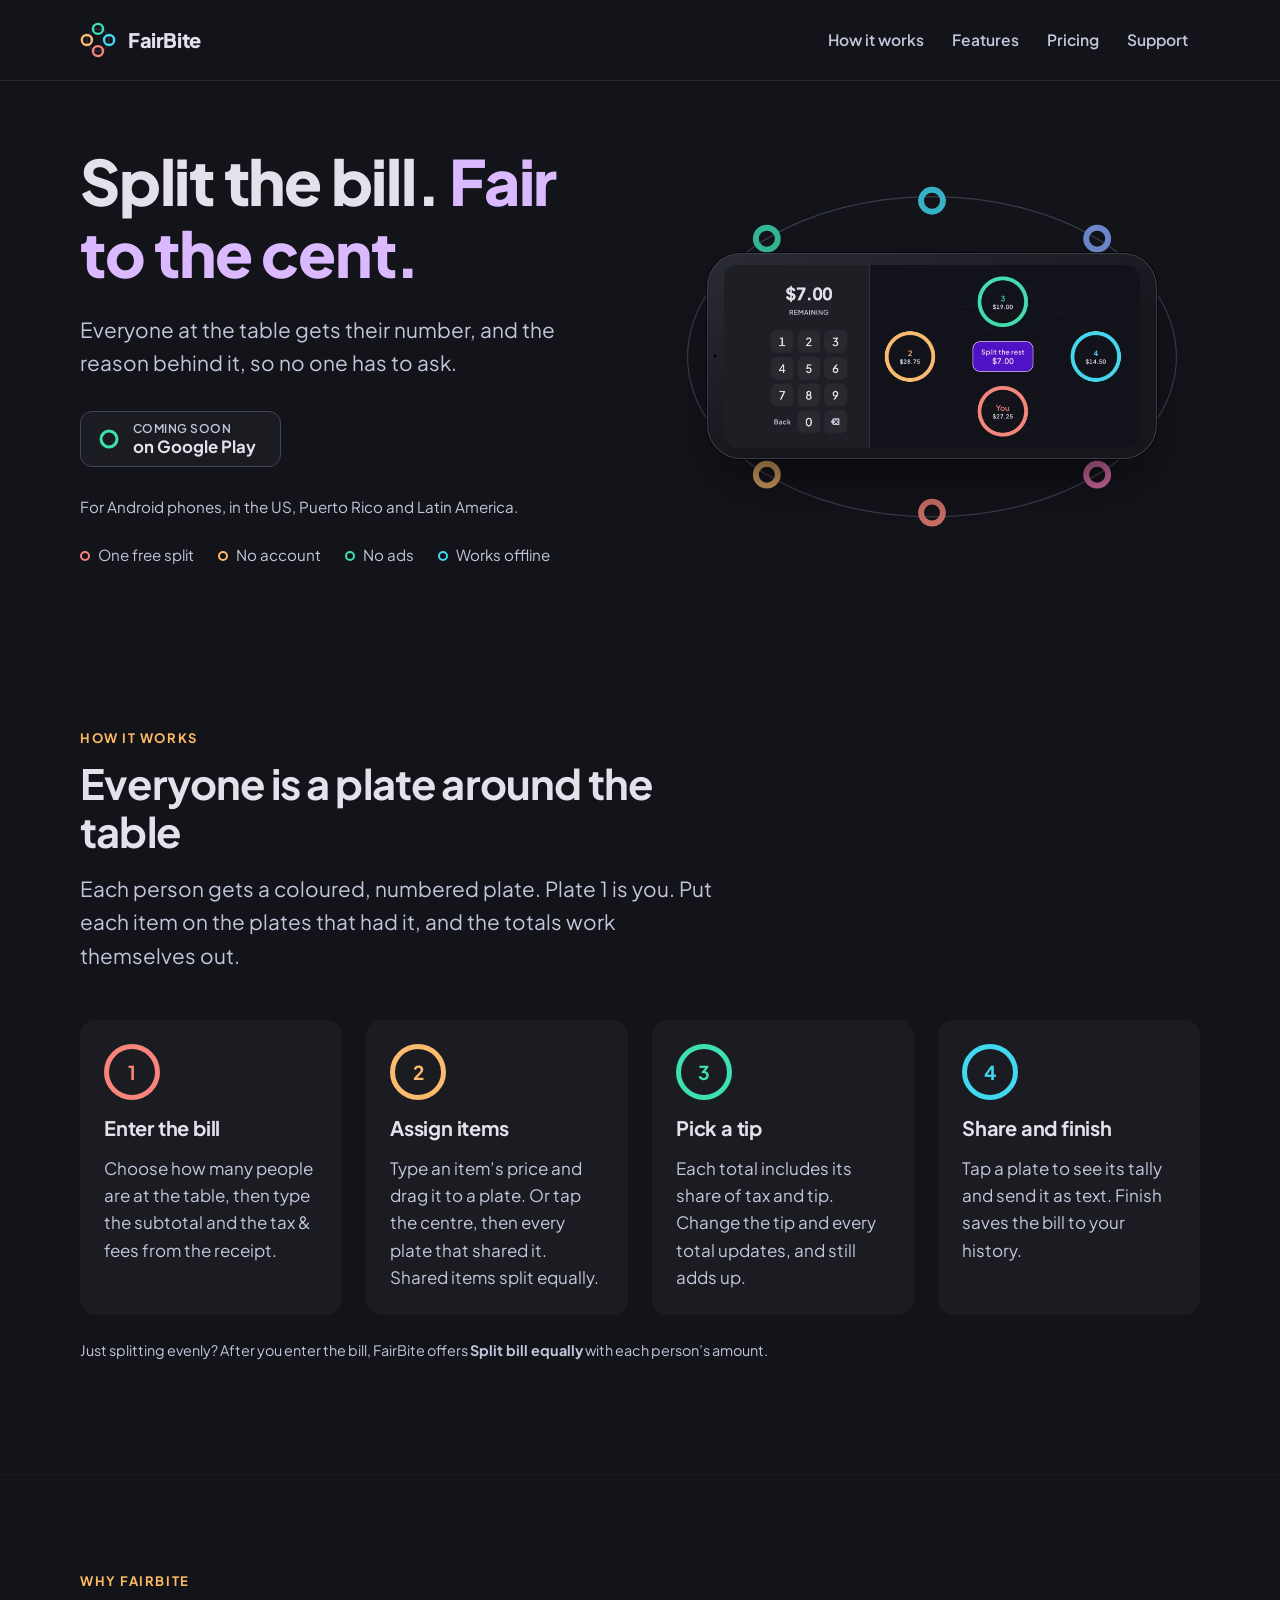
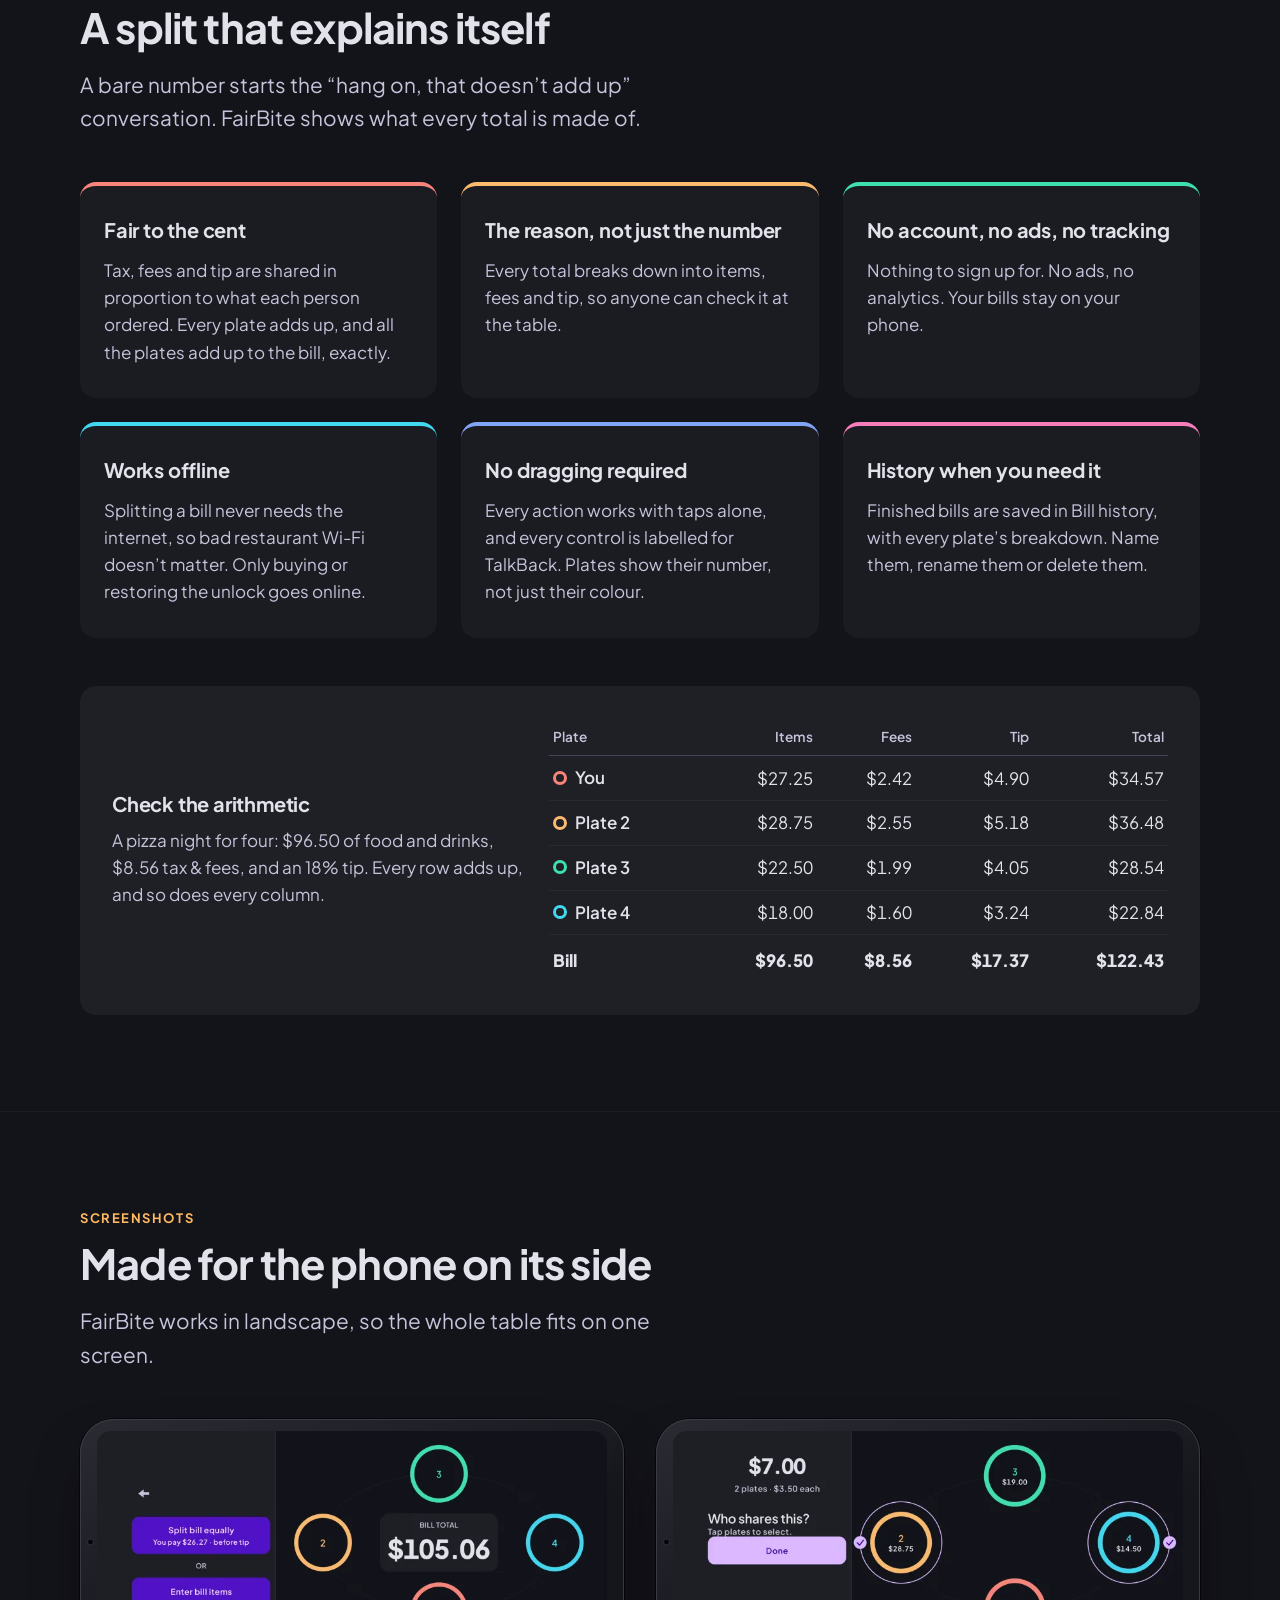
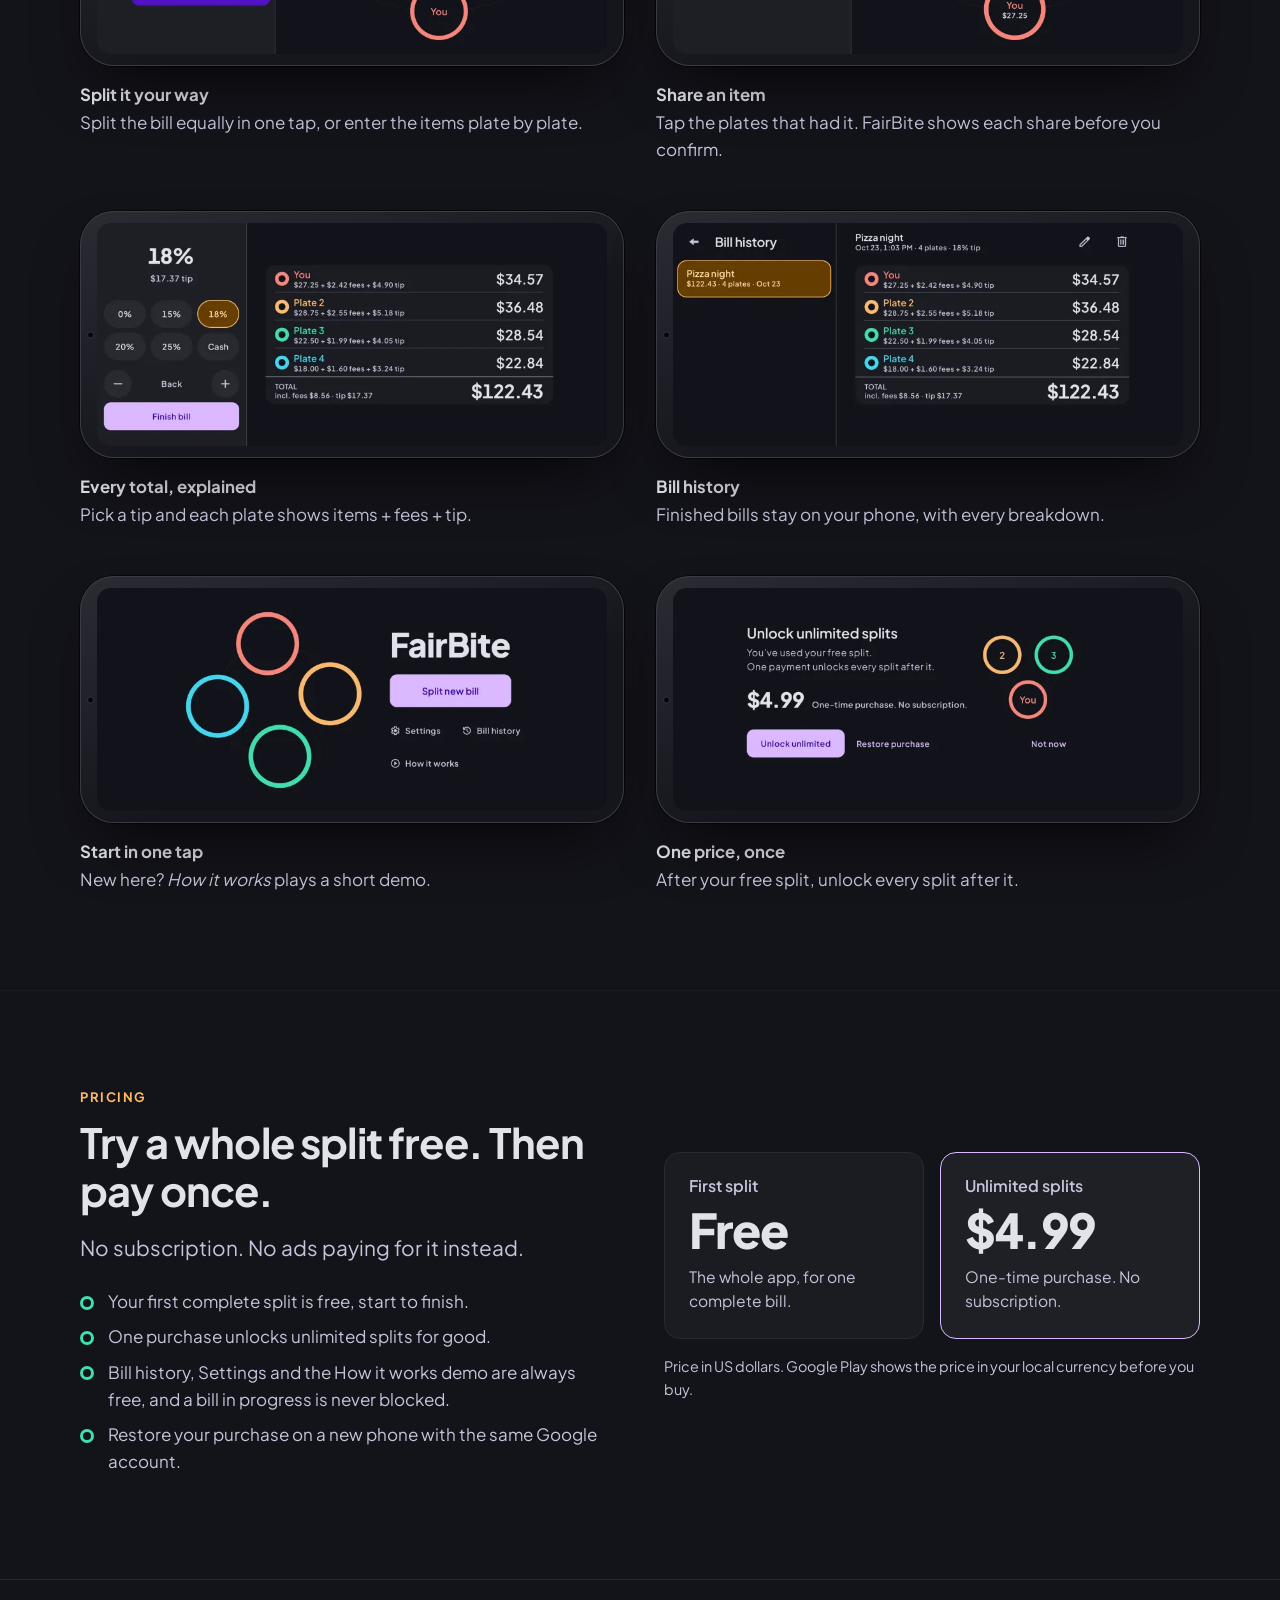
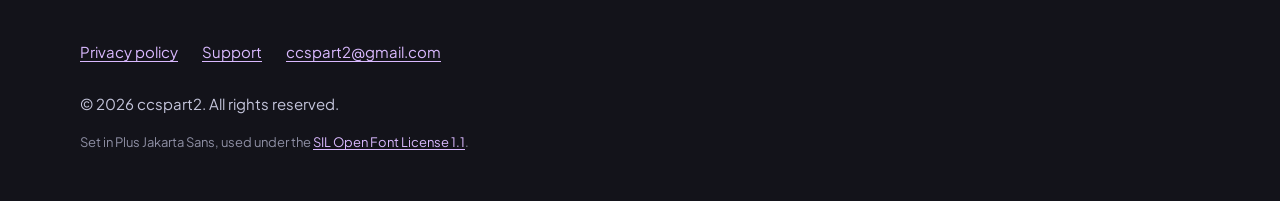
==== commit e6b9bf62: "ccspart2/FairBite#102: developer name ccspart2 (matches Play Console), replacing QuestForge" ====
--- a/index.html
+++ b/index.html
@@ -336,7 +336,7 @@
           <li><a href="mailto:ccspart2@gmail.com">ccspart2@gmail.com</a></li>
         </ul>
       </nav>
-      <p>© 2026 QuestForge. All rights reserved.</p>
+      <p>© 2026 ccspart2. All rights reserved.</p>
       <p class="legal">Set in Plus Jakarta Sans, used under the <a href="fonts/OFL.txt">SIL Open Font License 1.1</a>.</p>
       <!-- GOOGLE PLAY: uncomment when the badge is switched on.
       <p class="legal">Google Play and the Google Play logo are trademarks of Google LLC.</p>
